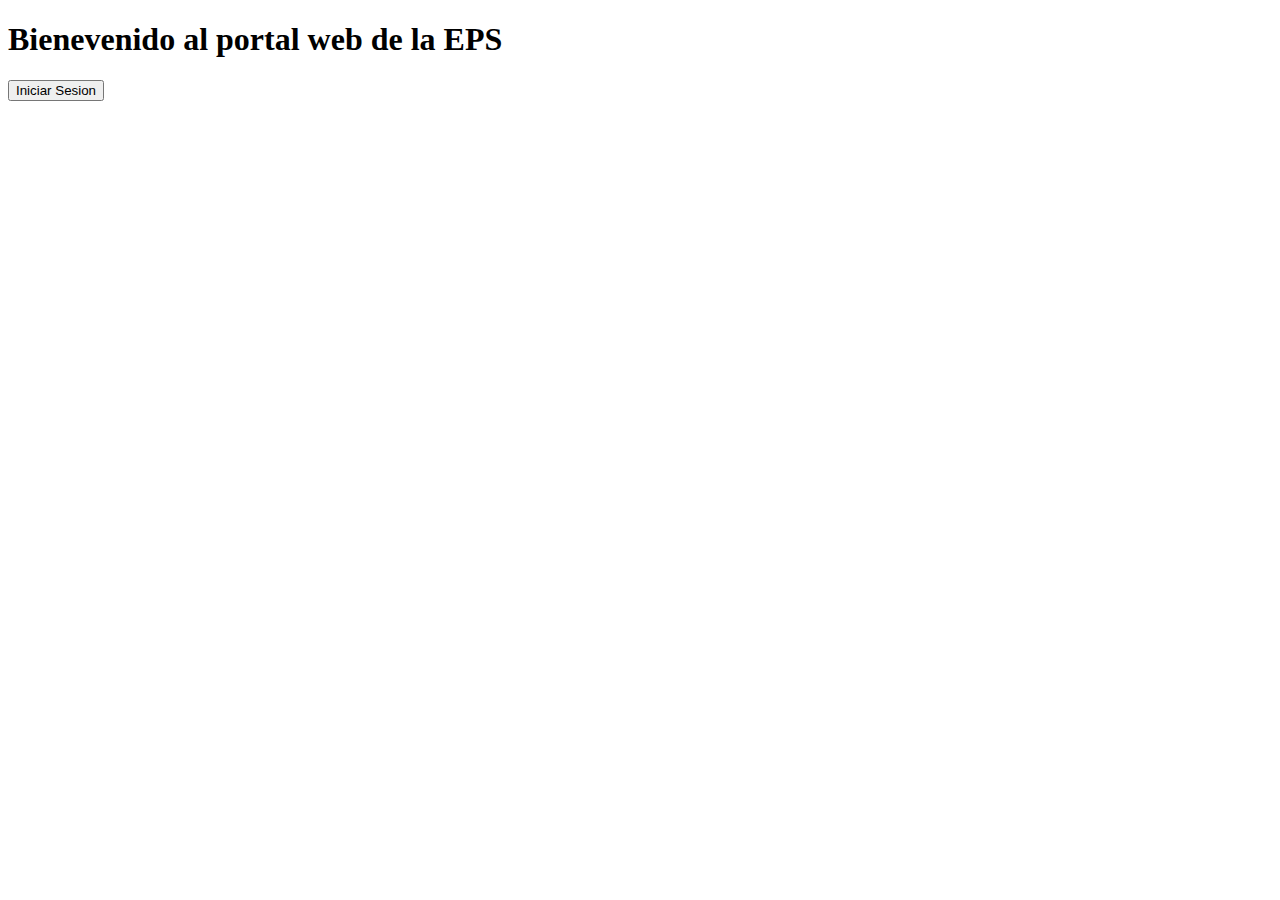
==== Proyecto-ServerFachada/src/main/resources/public/index.html @ 7cac957e "first commit" ====
<!DOCTYPE html>
<html>

<head>
    <title>Portal Web EPS</title>
    <meta charset="UTF-8">
    <meta name="viewport" content="width=device-width, initial-scale=1.0">
</head>

<body>
    <h1>Bienevenido al portal web de la EPS</h1>
    <a href="https://spti-proyecto.auth.us-east-1.amazoncognito.com/login?client_id=tnjv51b0qdsg3dno7g4u4mudh&response_type=code&scope=email+openid+phone&redirect_uri=https%3A%2F%2Flocalhost%3A42000%2Flogged_in"
        target="_self">
        <button>Iniciar Sesion</button>
    </a>
</body>

</html>
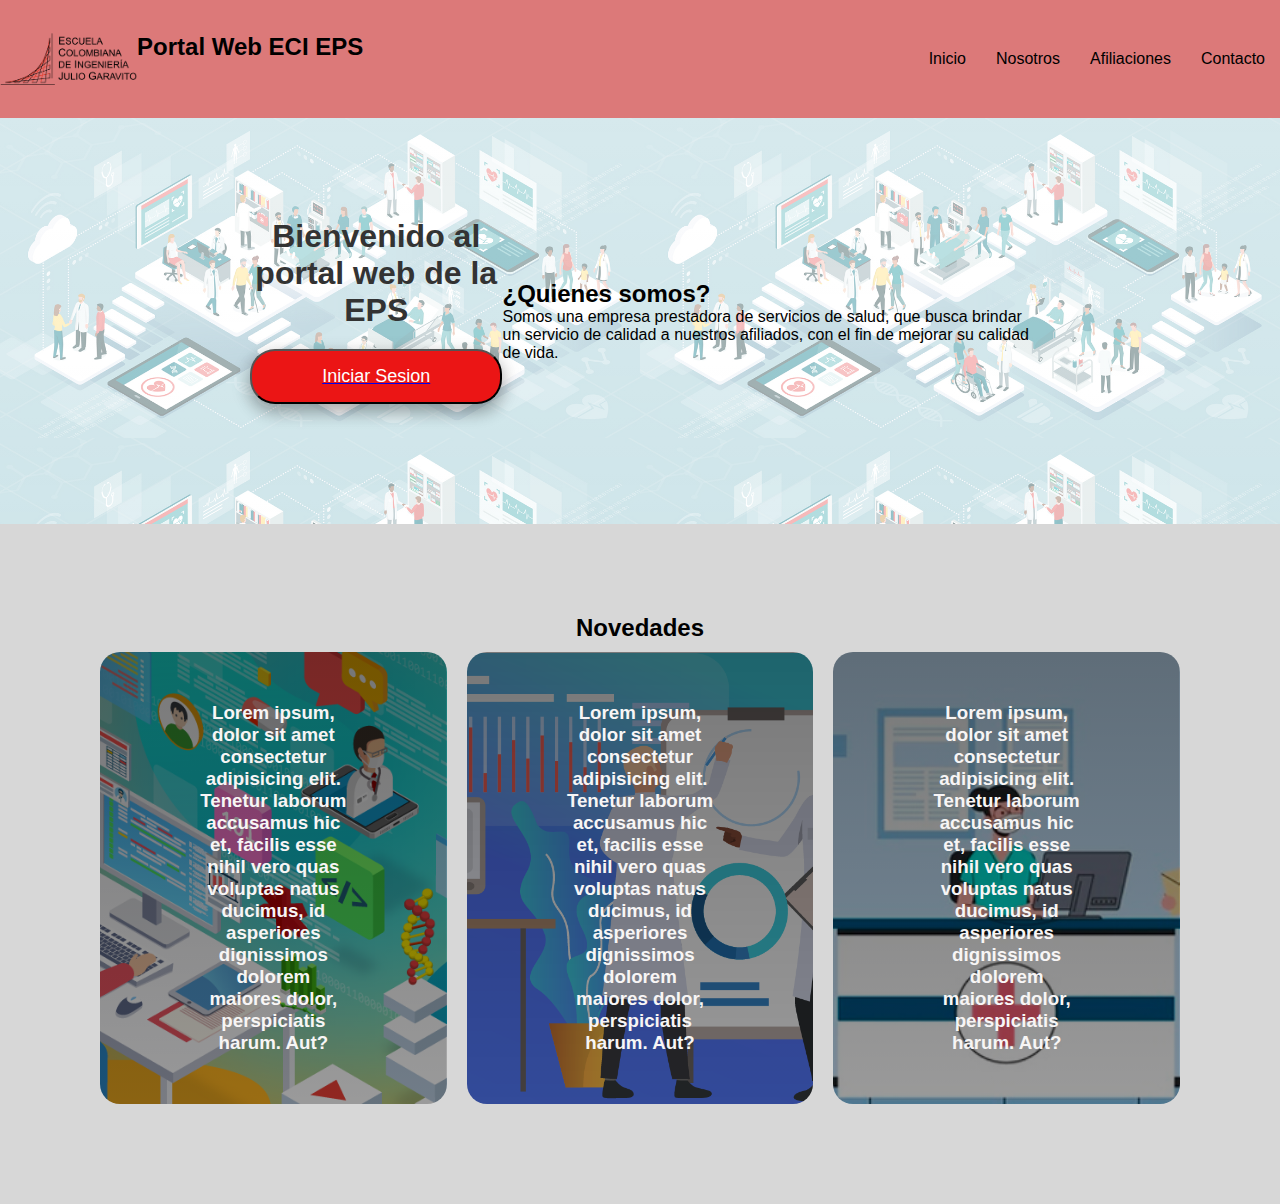
==== commit 847b8097: "Cambio pagina" ====
--- a/Proyecto-ServerFachada/src/main/resources/public/index.html
+++ b/Proyecto-ServerFachada/src/main/resources/public/index.html
@@ -1,18 +1,76 @@
 <!DOCTYPE html>
 <html>
+  <head>
+    <title>Portal Web EPS</title>
+    <meta charset="UTF-8" />
+    <meta name="viewport" content="width=device-width, initial-scale=1.0" />
+    <link rel="stylesheet" href="css/index.css" />
+  </head>
 
-<head>
-    <title>Portal Web EPS</title>
-    <meta charset="UTF-8">
-    <meta name="viewport" content="width=device-width, initial-scale=1.0">
-</head>
+  <body>
+    <header>
+      <div class="container">
+        <a href="index.html" class="logo">
+          <img src="css/img/logo.png" alt="Logo escuela" />
+          <h2>Portal Web ECI EPS</h2>
+        </a>
+        <nav>
+          <a href="index.html">Inicio</a>
+          <a href="">Nosotros</a>
+          <a href="">Afiliaciones</a>
+          <a href="">Contacto</a>
+        </nav>
+      </div>
+    </header>
 
-<body>
-    <h1>Bienevenido al portal web de la EPS</h1>
-    <a href="https://spti-proyecto.auth.us-east-1.amazoncognito.com/login?client_id=tnjv51b0qdsg3dno7g4u4mudh&response_type=code&scope=email+openid+phone&redirect_uri=https%3A%2F%2Flocalhost%3A42000%2Flogged_in"
-        target="_self">
-        <button>Iniciar Sesion</button>
-    </a>
-</body>
-
-</html>+    <main>
+      <section id="inicio">
+        <div class="container">
+          <h1>Bienvenido al portal web de la EPS</h1>
+          <a
+            href="https://spti-proyecto.auth.us-east-1.amazoncognito.com/login?client_id=tnjv51b0qdsg3dno7g4u4mudh&response_type=code&scope=email+openid+phone&redirect_uri=https%3A%2F%2Flocalhost%3A42000%2Flogged_in"
+            target="_self"
+          >
+            <button>Iniciar Sesion</button>
+          </a>
+        </div>
+        <div class="container">
+          <h2>¿Quienes somos?</h2>
+          <p>
+            Somos una empresa prestadora de servicios de salud, que busca
+            brindar un servicio de calidad a nuestros afiliados, con el fin de
+            mejorar su calidad de vida.
+          </p>
+        </div>
+      </section>
+      <section id="novedades">
+        <div class="container">
+          <h2 id="nov">Novedades</h2>
+          <div class="novedadess">
+            <div class="novedad">
+              <h3>
+                Lorem ipsum, dolor sit amet consectetur adipisicing elit.
+                Tenetur laborum accusamus hic et, facilis esse nihil vero quas
+                voluptas natus ducimus, id asperiores dignissimos dolorem
+                maiores dolor, perspiciatis harum. Aut?
+              </h3>
+              <p></p>
+            </div>
+            <div class="novedad">
+              <h3>Lorem ipsum, dolor sit amet consectetur adipisicing elit.
+                Tenetur laborum accusamus hic et, facilis esse nihil vero quas
+                voluptas natus ducimus, id asperiores dignissimos dolorem
+                maiores dolor, perspiciatis harum. Aut?</h3>
+            </div>
+            <div class="novedad">
+              <h3>Lorem ipsum, dolor sit amet consectetur adipisicing elit.
+                Tenetur laborum accusamus hic et, facilis esse nihil vero quas
+                voluptas natus ducimus, id asperiores dignissimos dolorem
+                maiores dolor, perspiciatis harum. Aut?</h3>
+            </div>
+          </div>
+        </div>
+      </section>
+    </main>
+  </body>
+</html>
--- a/Proyecto-ServerFachada/src/main/resources/public/css/index.css
+++ b/Proyecto-ServerFachada/src/main/resources/public/css/index.css
@@ -0,0 +1,185 @@
+*{
+    margin: 0;
+    padding: 0;
+}
+
+body {
+    font-family: 'Englebert','Roboto', sans-serif;
+    margin: 0;
+    padding: 0;
+    background-color: #f2f2f2;
+}
+
+header {
+    background-color: #ca13138a;
+    padding: 20px 0;
+    width: 100%;
+    margin-bottom: 0;
+}
+
+header nav{
+    display: flex;
+    flex-direction: row;
+    padding: 0px;
+}
+
+header a{
+    padding: 30px 15px;
+    display: flex;
+    text-decoration: none;
+    color: black;
+    font-size: 100%;
+}
+
+nav a:hover{
+    color: white;
+}
+
+.logo {
+    margin-top: 0;
+    margin: auto;
+    padding: 0;
+}
+
+header .container {
+    display: flex;
+    flex-direction: row;
+    justify-content: space-between;
+}
+
+.logo img{
+    width: 15%;
+    height: auto;
+}
+
+main{
+    background-image: linear-gradient(
+        0deg,
+        rgba(255, 255, 255, 0.473),
+        rgba(255, 255, 255, 0.63)
+    ),
+    url(img/salud.png);
+    background-position: 0px 0px;
+    background-size: 50%;
+    
+}
+
+#inicio{
+    padding-top: 100px;
+    padding-bottom: 100px;
+    display:flex;
+    flex-direction: row;
+    align-items: center;
+    justify-content: center;
+    padding-left: 250px;
+    padding-right: 250px;
+}
+
+#novedades{
+    background-color: rgb(215, 215, 215);
+    flex-direction: row;
+    display: flex;
+    align-items: center;
+    justify-content: center;
+    text-align: center;
+    padding: 10vh;
+}
+
+#novedades h2{
+    color: black;
+    
+}
+
+#novedades .novedadess{
+    display: flex;
+    flex-direction: row;
+    align-items: center;
+    justify-content: center;
+    text-align: center;
+    
+
+}
+
+#novedades .container{
+    text-align: center;
+    color: rgb(247, 245, 245);
+}
+
+#novedades p{
+    display: none;
+}
+
+#novedades .novedad{
+    padding: 50px 100px;
+    margin: 10px;
+    border-radius: 20px;
+    flex-direction: row;
+    
+}
+
+.novedad:first-child {
+    background-image: linear-gradient(
+        0deg,
+        rgba(0, 0, 1, 0.398),
+        rgba(0, 0, 1, 0.528)
+    ),
+    url(img/nov1.png);
+    background-position: center center;
+    background-size: cover;
+    
+}
+
+.novedad:nth-child(2){
+    background-image: linear-gradient(
+        0deg,
+        rgba(0, 0, 1, 0.398),
+        rgba(0, 0, 1, 0.528)
+    ),
+    url(img/nov3.png);
+    background-position: center center;
+    background-size: cover;
+}
+
+.novedad:nth-child(3){
+    background-image: linear-gradient(
+        0deg,
+        rgba(0, 0, 1, 0.398),
+        rgba(0, 0, 1, 0.528)
+    ),
+    url(img/nov2.png);
+    background-position: center center;
+    background-size: cover;
+}
+
+
+#novedades{
+    text-align: center;
+    color: rgb(247, 245, 245);
+}
+
+h1 {
+    color: #333;
+    text-align: center;
+}
+
+button {
+    display: flex;
+    text-decoration: none;
+    justify-content: center;
+    align-items: center;
+    font-size: 18px;
+    color: #fff;
+    background-color: #eb1515;
+    padding: 15px 30px;
+    margin: 20px auto;
+    width: 100%;
+    max-width: 300px;
+    border-radius: 25px;
+    box-shadow: 0 8px 16px 0 rgba(0,0,0,0.2), 0 6px 20px 0 rgba(0,0,0,0.19);
+    text-decoration: none;
+
+}
+
+button:hover {
+    background-color: #ee5959;
+}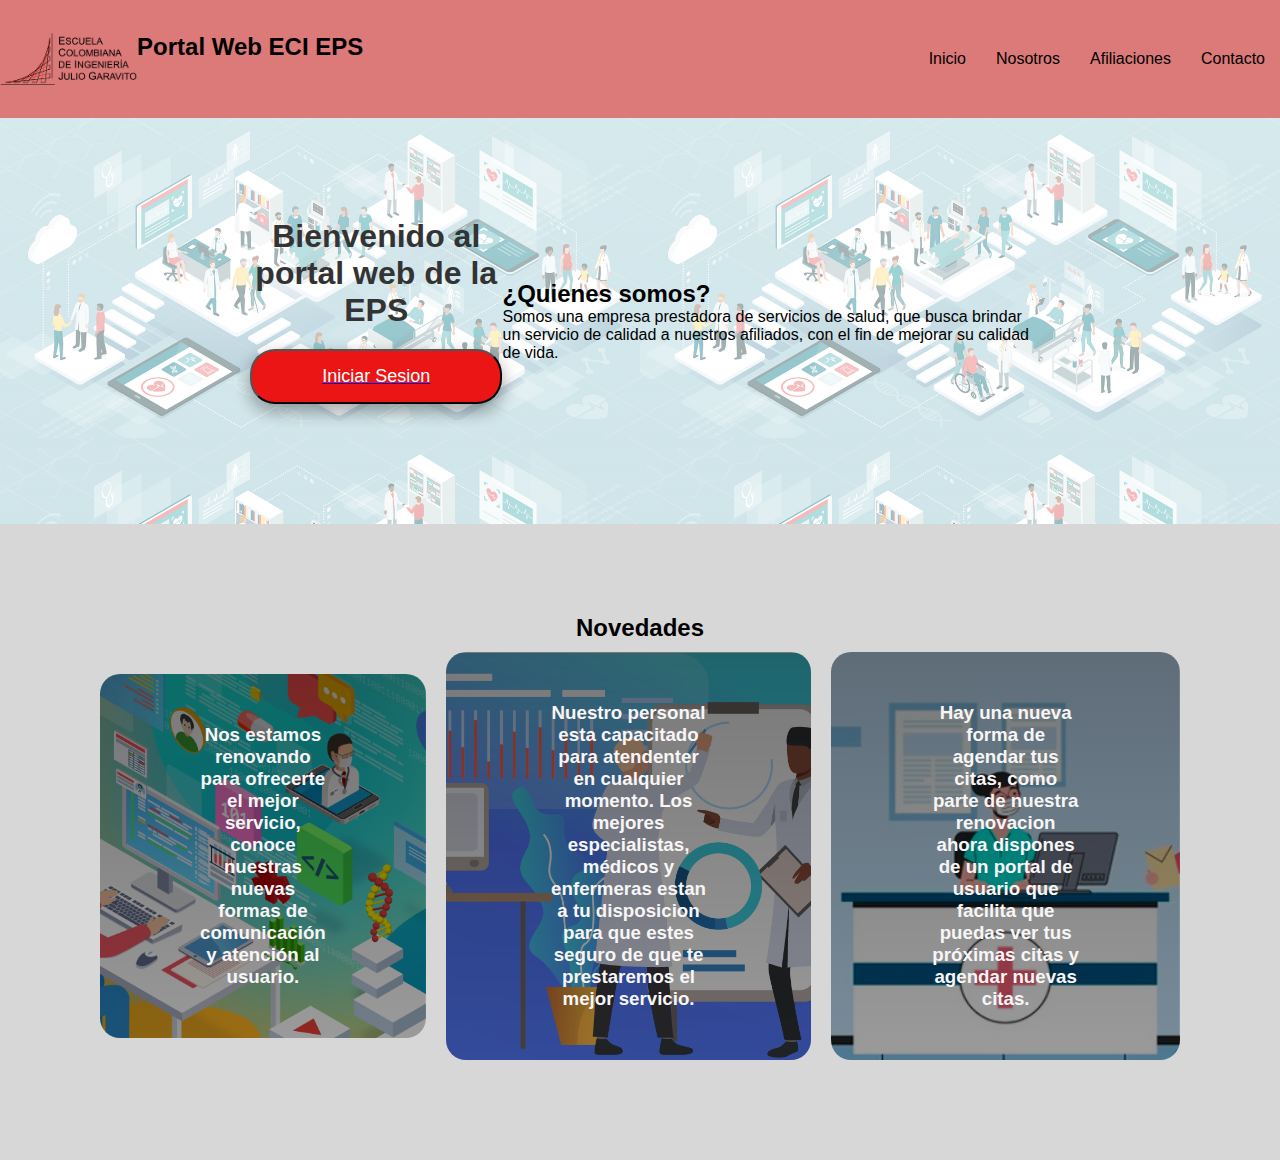
==== commit 02827ff1: "Version final" ====
--- a/Proyecto-ServerFachada/src/main/resources/public/index.html
+++ b/Proyecto-ServerFachada/src/main/resources/public/index.html
@@ -28,7 +28,7 @@
         <div class="container">
           <h1>Bienvenido al portal web de la EPS</h1>
           <a
-            href="https://spti-proyecto.auth.us-east-1.amazoncognito.com/login?client_id=tnjv51b0qdsg3dno7g4u4mudh&response_type=code&scope=email+openid+phone&redirect_uri=https%3A%2F%2Flocalhost%3A42000%2Flogged_in"
+            href="https://spti-proyecto.auth.us-east-1.amazoncognito.com/login?client_id=tnjv51b0qdsg3dno7g4u4mudh&response_type=code&scope=email+openid+phone&redirect_uri=https%3A%2F%2Fec2-54-174-65-157.compute-1.amazonaws.com%3A42000%2Flogged_in"
             target="_self"
           >
             <button>Iniciar Sesion</button>
@@ -49,24 +49,24 @@
           <div class="novedadess">
             <div class="novedad">
               <h3>
-                Lorem ipsum, dolor sit amet consectetur adipisicing elit.
-                Tenetur laborum accusamus hic et, facilis esse nihil vero quas
-                voluptas natus ducimus, id asperiores dignissimos dolorem
-                maiores dolor, perspiciatis harum. Aut?
+                Nos estamos renovando para ofrecerte el mejor servicio, conoce nuestras nuevas
+                formas de comunicación y atención al usuario.
               </h3>
               <p></p>
             </div>
             <div class="novedad">
-              <h3>Lorem ipsum, dolor sit amet consectetur adipisicing elit.
-                Tenetur laborum accusamus hic et, facilis esse nihil vero quas
-                voluptas natus ducimus, id asperiores dignissimos dolorem
-                maiores dolor, perspiciatis harum. Aut?</h3>
+              <h3>
+                Nuestro personal esta capacitado para atendenter en cualquier momento. Los mejores
+                especialistas, médicos y enfermeras estan a tu disposicion para que estes seguro 
+                de que te prestaremos el mejor servicio.
+              </h3>
             </div>
             <div class="novedad">
-              <h3>Lorem ipsum, dolor sit amet consectetur adipisicing elit.
-                Tenetur laborum accusamus hic et, facilis esse nihil vero quas
-                voluptas natus ducimus, id asperiores dignissimos dolorem
-                maiores dolor, perspiciatis harum. Aut?</h3>
+              <h3>
+                Hay una nueva forma de agendar tus citas, como parte de nuestra renovacion ahora
+                dispones de un portal de usuario que facilita que puedas ver tus próximas citas y agendar
+                nuevas citas.
+              </h3>
             </div>
           </div>
         </div>
